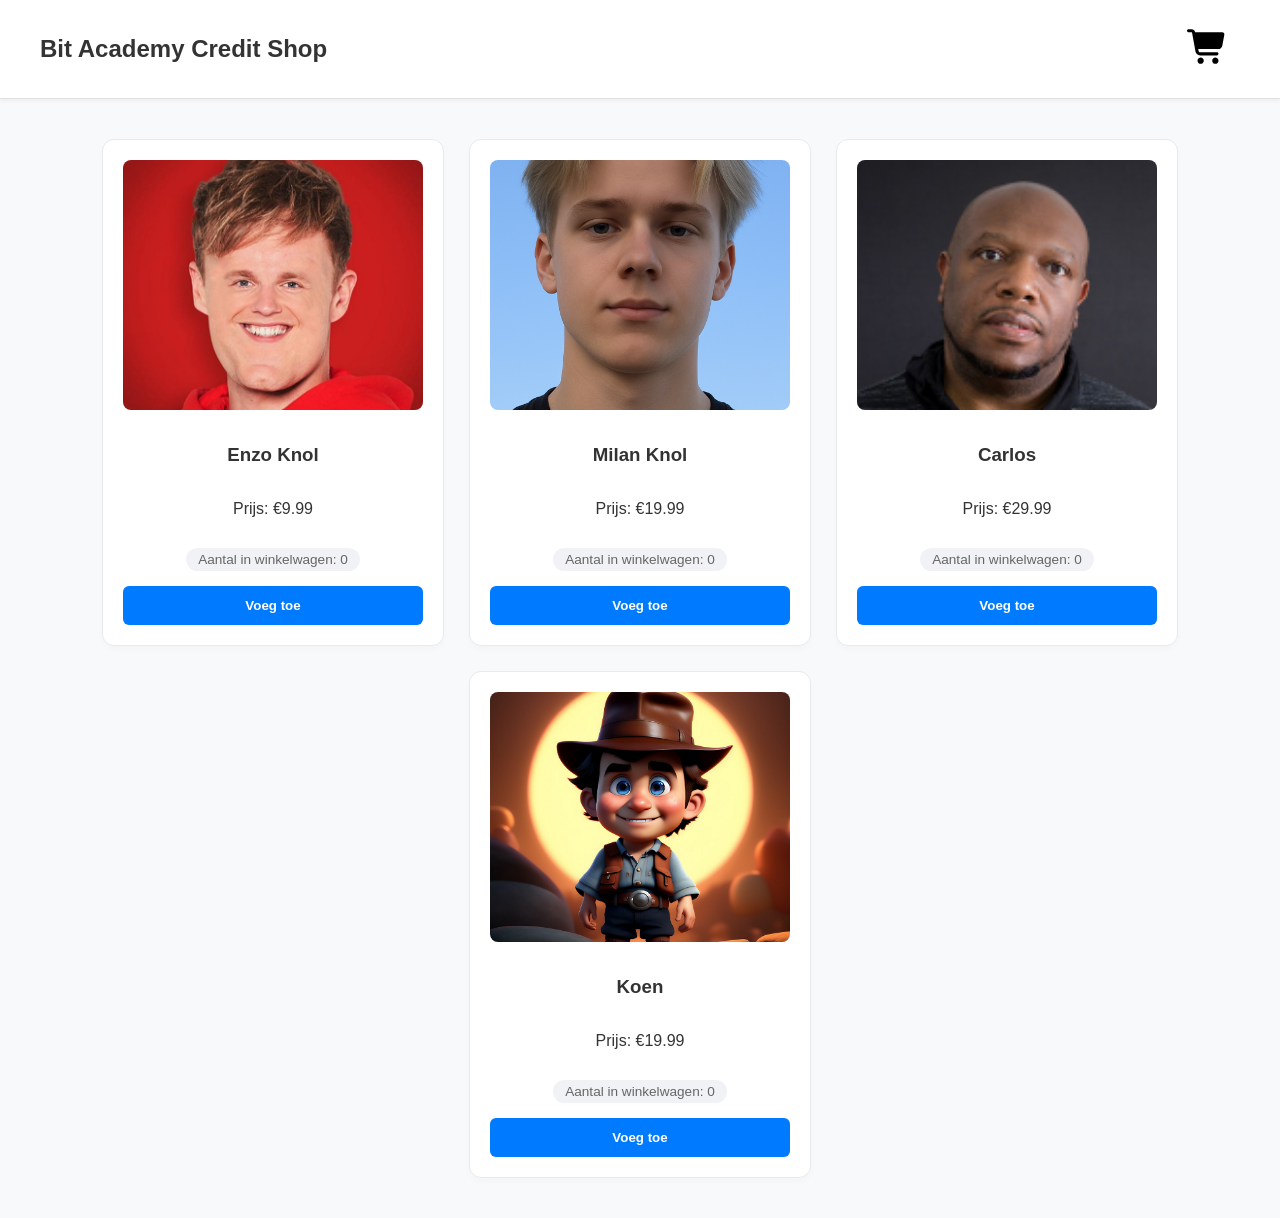
==== code/index.html @ 331a4bdc "commit" ====
<!DOCTYPE html>
<html lang="en">
<head>
    <meta charset="UTF-8">
    <meta name="viewport" content="width=device-width, initial-scale=1.0">
    <title>Webshop</title>
    <link rel="stylesheet" href="assets/css/style.css">
    <link href="https://fonts.googleapis.com/css2?family=Inter:wght@400;500;600&display=swap" rel="stylesheet">
</head>
<body>
    <nav class="navbar-items">
        <h1 class="website-title">
            Bit Academy Credit Shop
        </h1>
        <div class="shoppingcart-icon has-items">
           <a href="shopping-cart.html" onclick="showCart()">
                <svg xmlns="http://www.w3.org/2000/svg" viewBox="0 0 640 640">
                    <path d="M24 48C10.7 48 0 58.7 0 72C0 85.3 10.7 96 24 96L69.3 96C73.2 96 76.5 98.8 77.2 102.6L129.3 388.9C135.5 423.1 165.3 448 200.1 448L456 448C469.3 448 480 437.3 480 424C480 410.7 469.3 400 456 400L200.1 400C188.5 400 178.6 391.7 176.5 380.3L171.4 352L475 352C505.8 352 532.2 330.1 537.9 299.8L568.9 133.9C572.6 114.2 557.5 96 537.4 96L124.7 96L124.3 94C119.5 67.4 96.3 48 69.2 48L24 48zM208 576C234.5 576 256 554.5 256 528C256 501.5 234.5 480 208 480C181.5 480 160 501.5 160 528C160 554.5 181.5 576 208 576zM432 576C458.5 576 480 554.5 480 528C480 501.5 458.5 480 432 480C405.5 480 384 501.5 384 528C384 554.5 405.5 576 432 576z"/>
                </svg>
            </a>
        </div>
    </nav>
    <div class="products" id="productsContainer"></div>
    <script src="assets/js/script.js"></script>
</body>
</html>
---- code/assets/css/style.css ----
body {
    margin: 0;
    padding: 0;
    font-family: 'Segoe UI', Roboto, Helvetica, Arial, sans-serif;
    background-color: #f8f9fa;
    color: #333;
}

.navbar-items {
    display: flex;
    flex-direction: row;
    justify-content: space-between;
    padding: 15px 40px;
    align-items: center;
    background-color: #fff;
    border-bottom: 1px solid #e0e0e0;
    box-shadow: 0 2px 4px rgba(0,0,0,0.05);
}

.shoppingcart-icon {
    width: 64px;
    height: 64px;
    position: relative;
    display: flex;
    align-items: center;
    justify-content: center;
    color: #1d1d1f;
    transition: color 0.3s ease, transform 0.2s;
    cursor: pointer;
}

.shoppingcart-icon svg {
    width: 42px;
    height: auto;
    fill: currentColor;
    transition: opacity 0.2s;
    color: black;
}

.shoppingcart-icon:hover {
    color: #0071e3;
    transform: scale(1.1);
}

.shoppingcart-icon::after {
    content: '';
    position: absolute;
    top: 6px;
    right: 6px;
    width: 18px;
    height: 18px;
    background-color: #ff3b30;
    border-radius: 50%;
    border: 2px solid white;
    display: none;
    z-index: 10;
}

.shoppingcart-icon.has-items::after {
    display: block;
}

.clear-cart-icon {
    width: 64px;
    height: 64px;
    position: relative;
    cursor: pointer;
    transition: transform 0.2s;
}

.products {
    display: flex;
    flex-wrap: wrap;
    gap: 25px;
    padding: 40px 20px;
    justify-content: center;
}

.product {
    flex: 0 0 300px;
    background: #ffffff;
    border-radius: 12px;
    border: 1px solid #eaeaea;
    padding: 20px;
    text-align: center;
    display: flex;
    flex-direction: column;
    box-shadow: 0 4px 6px rgba(0,0,0,0.02);
    transition: all 0.3s ease;
}

.product-image {
    width: 100%;
    height: 250px;
    object-fit: cover;
    border-radius: 8px;
    margin-bottom: 15px;
}

.product-title {
    font-size: 1.1rem;
    font-weight: 600;
    margin-bottom: 8px;
    color: #222;
}

.product-price {
    font-size: 1.2rem;
    color: #007bff;
    font-weight: bold;
    margin-bottom: 12px;
}

.product-count {
    font-size: 0.85rem;
    color: #666;
    background: #f0f2f5;
    padding: 4px 12px;
    border-radius: 15px;
    align-self: center;
    margin-bottom: 15px;
}

.product-button {
    background-color: #007bff;
    color: white;
    border: none;
    padding: 12px 20px;
    border-radius: 6px;
    font-weight: 600;
    cursor: pointer;
    width: 100%;
    transition: background-color 0.2s;
    margin-top: auto;
}

.product-button:hover {
    background-color: #0056b3;
}

.checkout-message {
    display: flex;
    flex-direction: column;
    align-items: center;
    justify-content: center;
    min-height: 70vh;
    text-align: center;
    padding: 20px;
    animation: fadeIn 0.8s ease-out;
}

.checkout-message h2 {
    font-size: 48px;
    font-weight: 700;
    letter-spacing: -0.015em;
    margin-bottom: 16px;
    color: #1d1d1f;
}

.checkout-message a {
    display: inline-block;
    background-color: #0071e3;
    color: white;
    text-decoration: none;
    padding: 12px 24px;
    border-radius: 980px;
    font-size: 17px;
    font-weight: 500;
    transition: all 0.2s ease;
    margin-top: 10px;
}

.checkout-message a:hover {
    background-color: #0077ed;
    transform: scale(1.02);
}

.checkout-message::before {
    content: '✓';
    display: flex;
    align-items: center;
    justify-content: center;
    width: 80px;
    height: 80px;
    background-color: #34c759;
    color: white;
    font-size: 40px;
    border-radius: 50%;
    margin-bottom: 30px;
    box-shadow: 0 10px 20px rgba(52, 199, 89, 0.2);
}
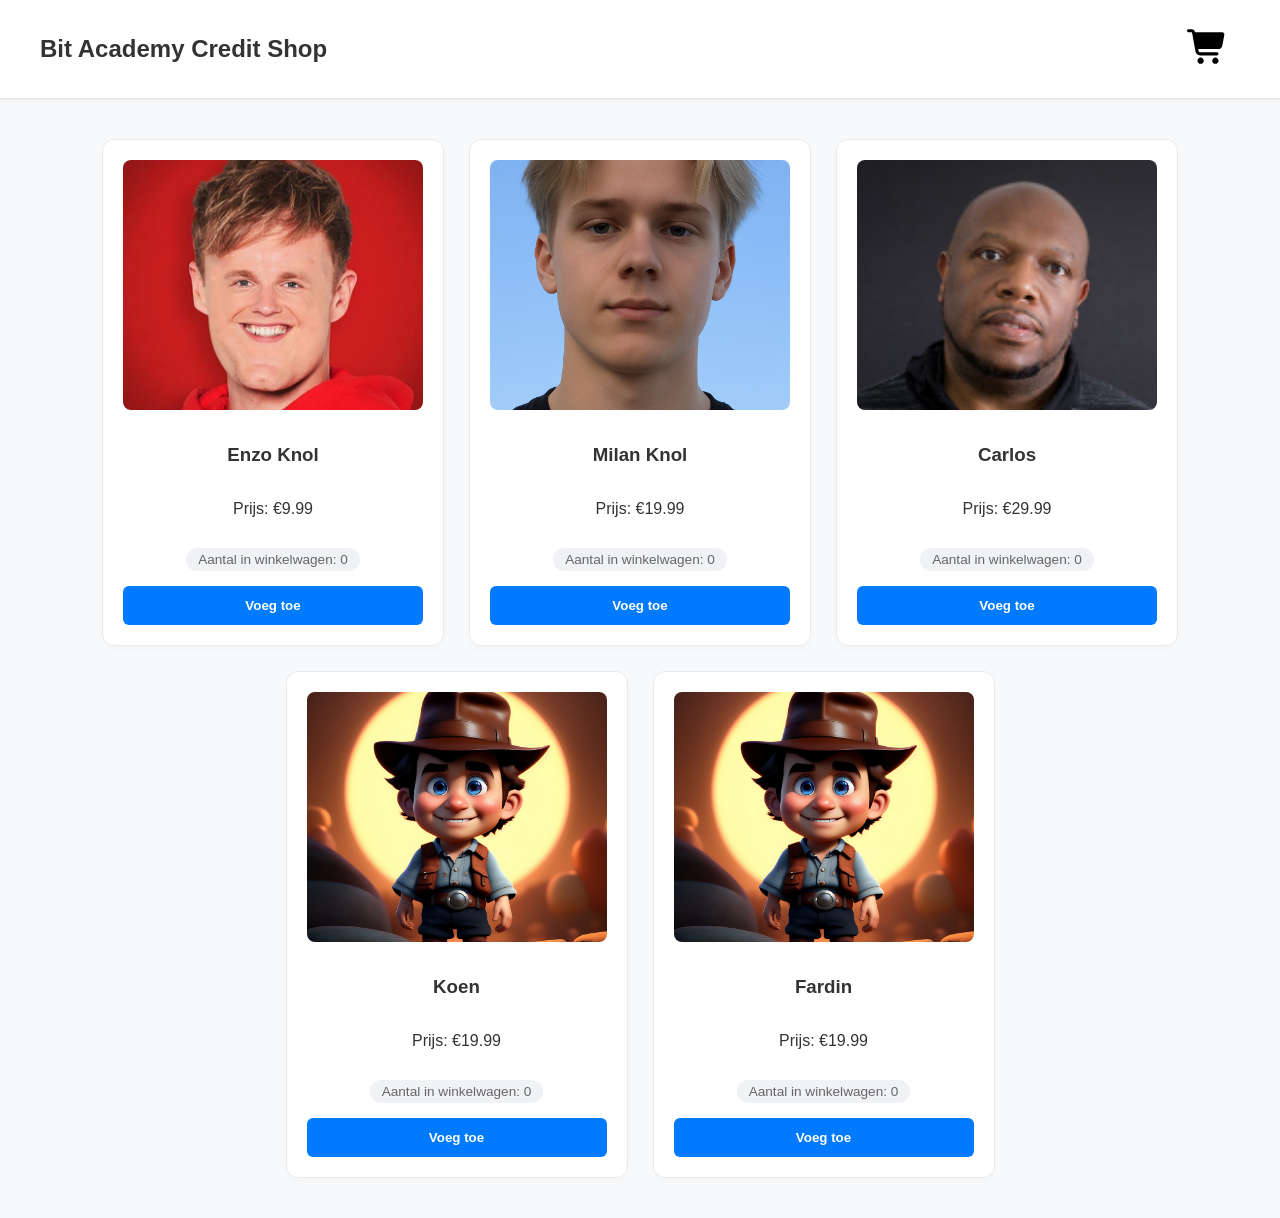
==== commit 35c7449a: "klaar met webshop" ====
--- a/code/index.html
+++ b/code/index.html
@@ -6,6 +6,8 @@
     <title>Webshop</title>
     <link rel="stylesheet" href="assets/css/style.css">
     <link href="https://fonts.googleapis.com/css2?family=Inter:wght@400;500;600&display=swap" rel="stylesheet">
+    <script src="assets/js/script.js" defer></script>
+    <script src="assets/js/shared.js" defer></script>
 </head>
 <body>
     <nav class="navbar-items">
@@ -21,6 +23,5 @@
         </div>
     </nav>
     <div class="products" id="productsContainer"></div>
-    <script src="assets/js/script.js"></script>
 </body>
 </html>
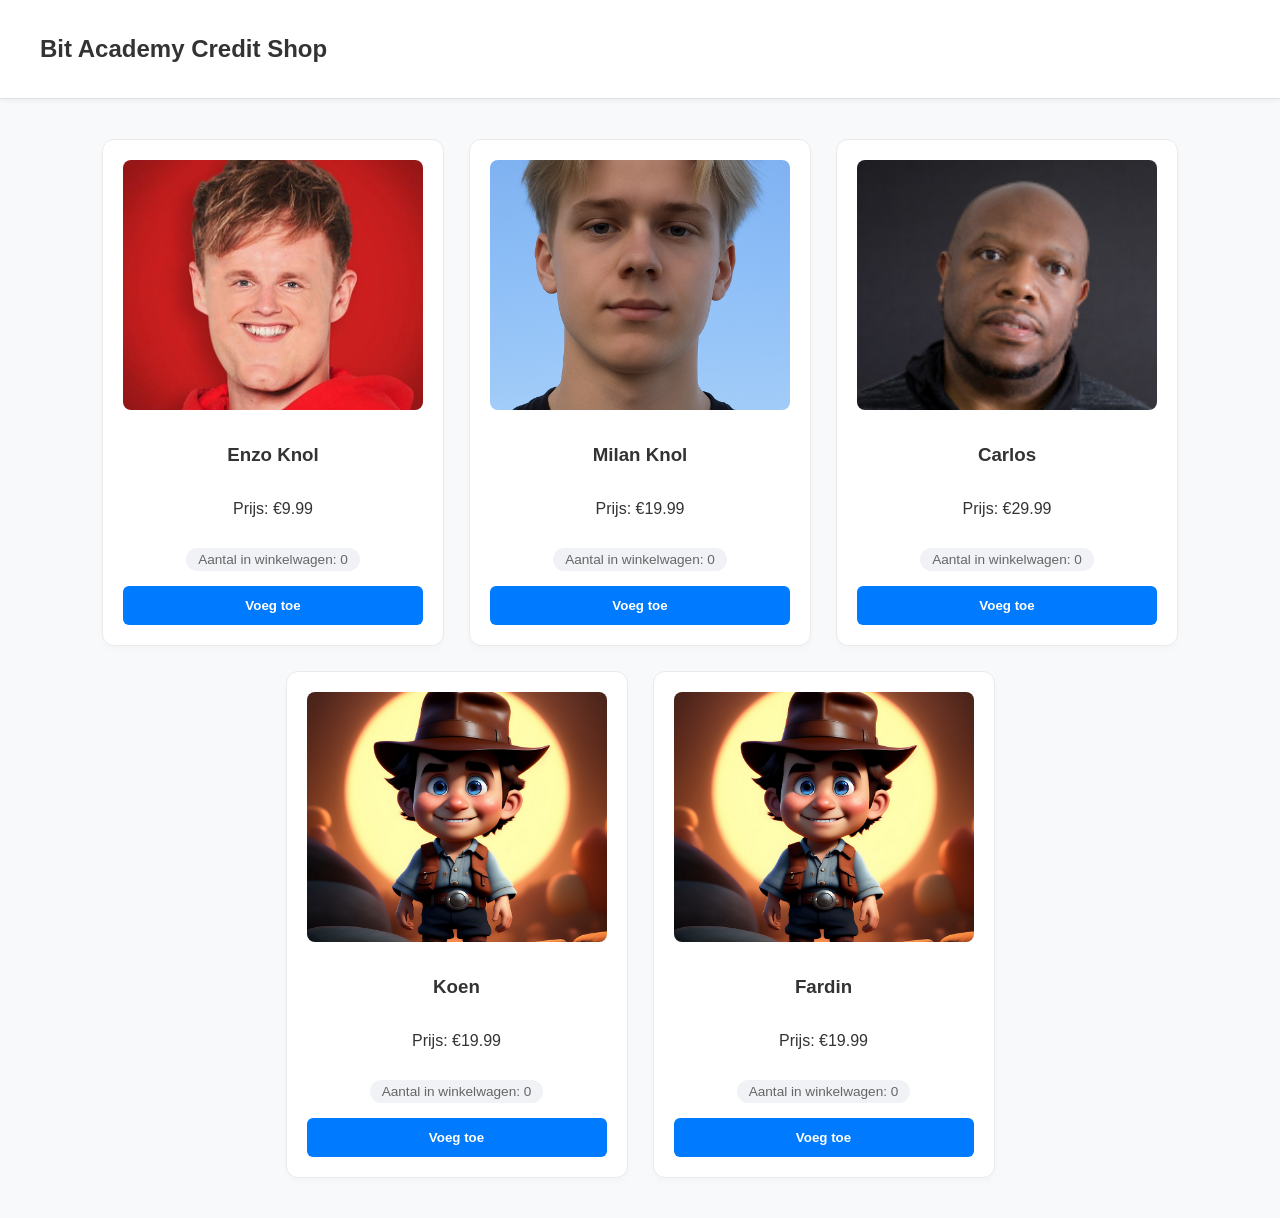
==== commit c2b1ffb3: "svg fix" ====
--- a/code/index.html
+++ b/code/index.html
@@ -15,10 +15,8 @@
             Bit Academy Credit Shop
         </h1>
         <div class="shoppingcart-icon has-items">
-           <a href="shopping-cart.html" onclick="showCart()">
-                <svg xmlns="http://www.w3.org/2000/svg" viewBox="0 0 640 640">
-                    <path d="M24 48C10.7 48 0 58.7 0 72C0 85.3 10.7 96 24 96L69.3 96C73.2 96 76.5 98.8 77.2 102.6L129.3 388.9C135.5 423.1 165.3 448 200.1 448L456 448C469.3 448 480 437.3 480 424C480 410.7 469.3 400 456 400L200.1 400C188.5 400 178.6 391.7 176.5 380.3L171.4 352L475 352C505.8 352 532.2 330.1 537.9 299.8L568.9 133.9C572.6 114.2 557.5 96 537.4 96L124.7 96L124.3 94C119.5 67.4 96.3 48 69.2 48L24 48zM208 576C234.5 576 256 554.5 256 528C256 501.5 234.5 480 208 480C181.5 480 160 501.5 160 528C160 554.5 181.5 576 208 576zM432 576C458.5 576 480 554.5 480 528C480 501.5 458.5 480 432 480C405.5 480 384 501.5 384 528C384 554.5 405.5 576 432 576z"/>
-                </svg>
+            <a href="shopping-cart.html" onclick="showCart()">
+                <img src="./assets/img/showcart.svg" alt="edit" />
             </a>
         </div>
     </nav>
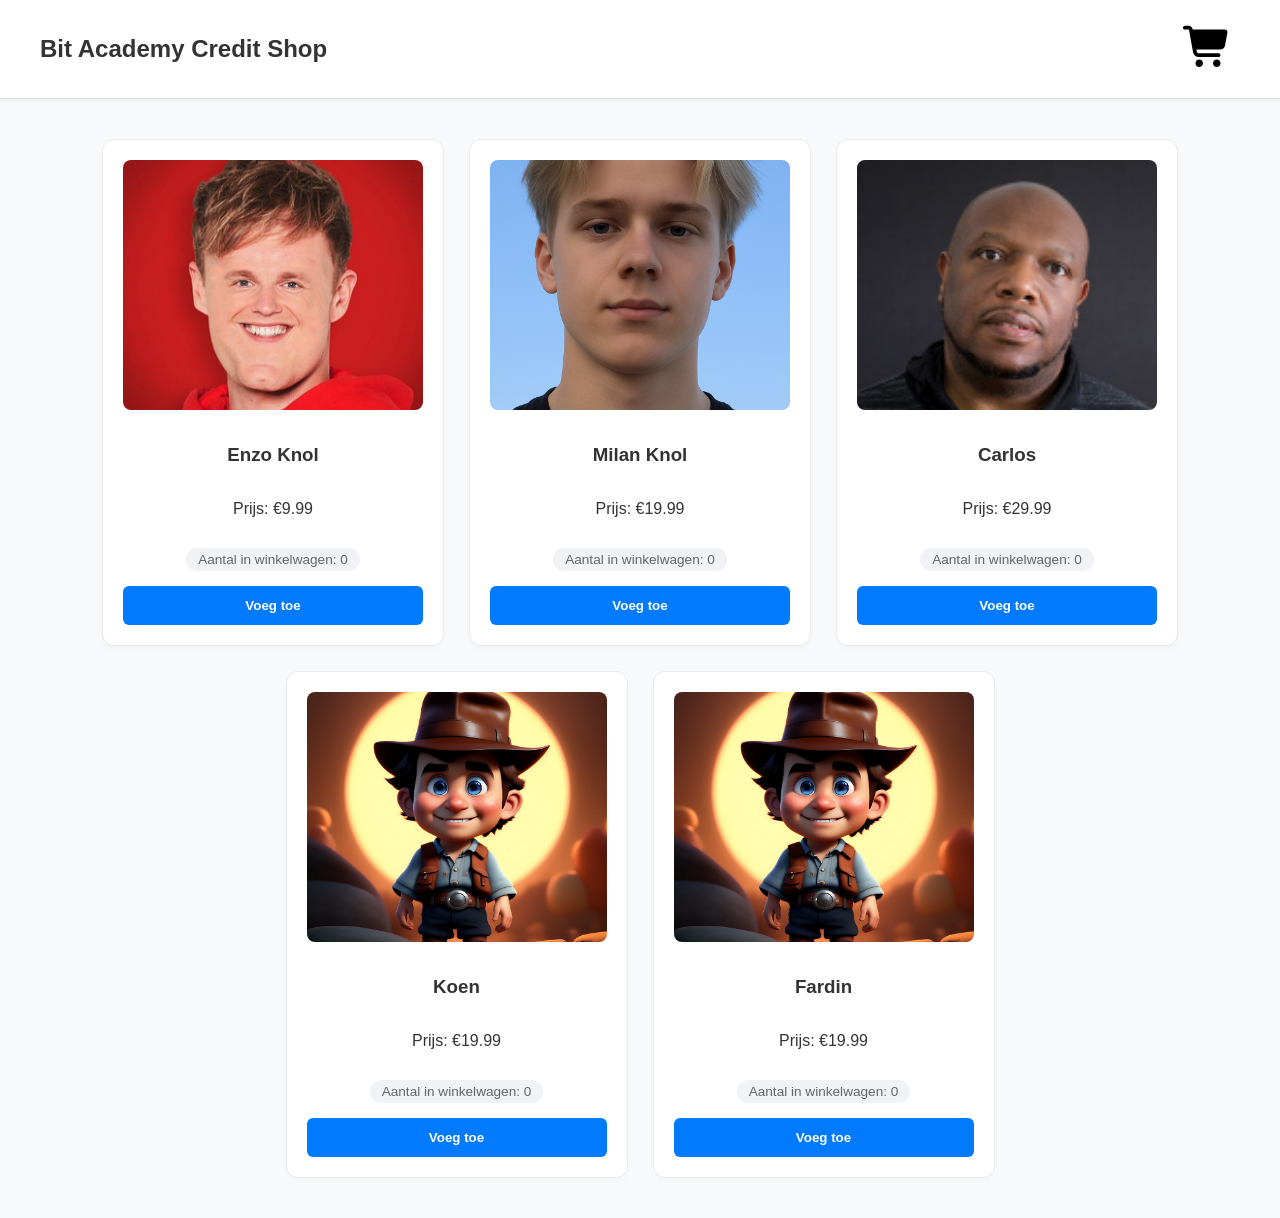
==== commit f68094c2: "svg size and showcart remove" ====
--- a/code/index.html
+++ b/code/index.html
@@ -1,25 +1,28 @@
 <!DOCTYPE html>
 <html lang="en">
+
 <head>
     <meta charset="UTF-8">
     <meta name="viewport" content="width=device-width, initial-scale=1.0">
     <title>Webshop</title>
     <link rel="stylesheet" href="assets/css/style.css">
     <link href="https://fonts.googleapis.com/css2?family=Inter:wght@400;500;600&display=swap" rel="stylesheet">
-    <script src="assets/js/script.js" defer></script>
-    <script src="assets/js/shared.js" defer></script>
+    <script src="assets/js/script.js" type="module"></script>
+    <script src="assets/js/shared.js" type="module"></script>
 </head>
+
 <body>
     <nav class="navbar-items">
         <h1 class="website-title">
             Bit Academy Credit Shop
         </h1>
         <div class="shoppingcart-icon has-items">
-            <a href="shopping-cart.html" onclick="showCart()">
+            <a href="shopping-cart.html">
                 <img src="./assets/img/showcart.svg" alt="edit" />
             </a>
         </div>
     </nav>
     <div class="products" id="productsContainer"></div>
 </body>
+
 </html>
--- a/code/assets/css/style.css
+++ b/code/assets/css/style.css
@@ -188,4 +188,9 @@
     border-radius: 50%;
     margin-bottom: 30px;
     box-shadow: 0 10px 20px rgba(52, 199, 89, 0.2);
+}
+
+a > img
+{
+    width: 50px;
 }
